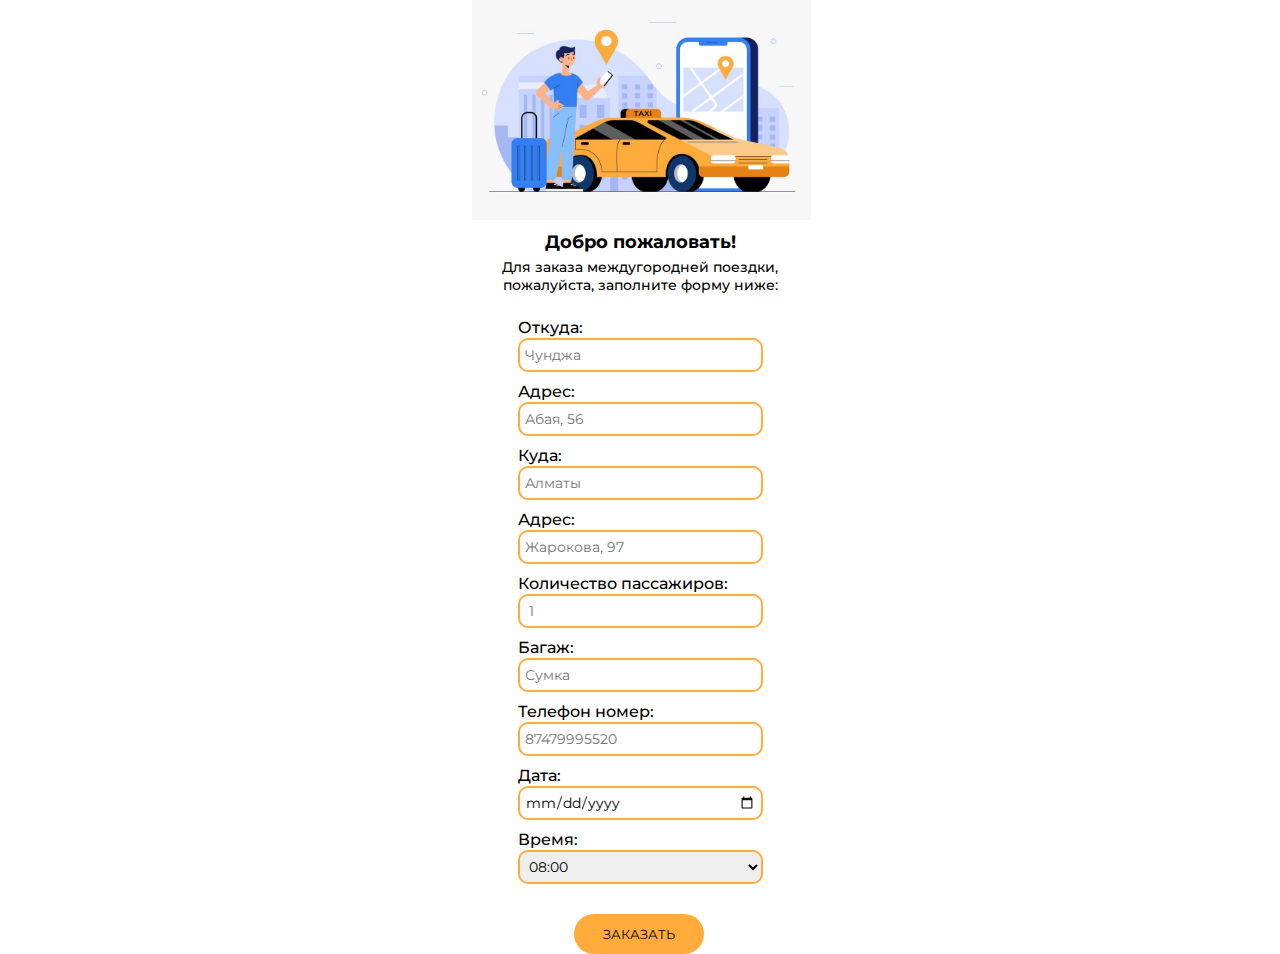
==== index.html @ 9e1947fa "Add files via upload" ====
<!DOCTYPE html>
<html>
<head>
	<meta charset="utf-8">
	<meta name="viewport" content="width=device-width, initial-scale=1">
	<title>taxi</title>
	<link rel="stylesheet" type="text/css" href="./css/styles.css">
</head>
<body>
	<div class="container">
		<header>
			<img class="head-img" src="./img/img.jpg">
			<div class="title">
				<h4 class="hello">Добро пожаловать!</h4>
				<h6 class="text">Для заказа междугородней поездки,<br>пожалуйста, заполните форму ниже:</h6>
			</div>
			<div class="form">
				<form action="" method="get" class="form-example">
  					<div class="form-example">
    					<label for="where-1">Откуда:</label>
    					<input type="text" name="where-1" id="where-1" required placeholder="Чунджа"/>
  					</div>
  					<div class="form-example">
    					<label for="address-1">Адрес:</label>
    					<input type="text" name="address-1" id="address-1" required placeholder="Абая, 56"/>
  					</div>
  					<div class="form-example">
    					<label for="where-2">Куда:</label>
    					<input type="text" name="where-2" id="where-2" required placeholder="Алматы"/>
  					</div>
  					<div class="form-example">
    					<label for="address-2">Адрес:</label>
    					<input type="text" name="address-2" id="address-2" required placeholder="Жарокова, 97"/>
  					</div>
  					<div class="form-example">
    					<label for="passengers">Количество пассажиров:</label>
    					<input type="text" name="passengers" id="passengers" required placeholder=" 1"/>
  					</div>
  					<div class="form-example">
    					<label for="luggage">Багаж:</label>
    					<input type="text" name="luggage" id="luggage" required placeholder="Сумка"/>
  					</div>
  					<div class="form-example">
    					<label for="phone">Телефон номер:</label>
    					<input type="tel" name="phone" id="phone" required placeholder="87479995520"/>
  					</div>
  					<div class="form-example">
    					<label for="Date">Дата:</label>
    					<input type="date" id="date" name="Date" required><br>
  					</div>
  					<div class="form-example">
    					<label for="time">Время:</label>
    					<select id="time" name="time" required>
            			<option value="08:00">08:00</option>
           				<option value="09:00">09:00</option>
            			<option value="10:00">10:00</option>
            			<option value="11:00">11:00</option>
            			<option value="11:00">12:00</option>
            			<option value="11:00">14:00</option>
            			<option value="11:00">15:00</option>
        				</select><br>
  					</div>
  						<div class="form-example">
    					<input class="button" type="submit" value="ЗАКАЗАТЬ" />
  					</div>
				</form>
			</div>
		</header>
	</div>
</body>
</html>
---- css/styles.css ----
@import url('https://fonts.googleapis.com/css2?family=Montserrat:ital,wght@0,100..900;1,100..900&display=swap');

* {
	margin: 0;
	padding: 0;
	box-sizing: border-box;
	text-decoration: none;
	list-style: none;
	font-family: "Montserrat", sans-serif;
}

html, body {
	width:100%; 
	overflow-x:hidden;
}

.container {
	max-width: 375px;
	margin: 0 auto;
	overflow-x: hidden;
}

.head-img {
	width: 339px;
	height: 220px;
	margin-left: 19px;

}

.hello {
	text-align: center;
	font-size: 18px;
	margin-top: 7px;
}

.text {
	text-align: center;
	margin-top: 5px;
	font-weight:  500;
	font-size: 14px;
	margin-bottom: 24px;
}

.fon {
	
}

.head-fon-1 {
	z-index: -1;
	position: absolute;
	margin-left: 275px;
}

.head-fon-2 {
	z-index: -1;
	position: absolute;
	margin-left: 45px;
    margin-top: -10px;
}

.form {
	margin-left: 65px;
}

label {
    display: block; 
    font-size: 16px; 
    margin-bottom: 1px;
    font-weight: 500;
}

input[type="text"],
input[type="tel"],
input[type="date"],
select {
    width: 245px; /* Ширина поля ввода равна ширине родительского контейнера */
    height: 34px; /* Высота поля ввода */
    font-size: 14px; /* Размер шрифта */
    padding: 5px; /* Внутренний отступ для содержимого */
    border: 2px solid #FFAC3C; /* Обводка внутри, цвет желтый */
    box-sizing: border-box; /* Учитываем обводку в общей ширине элемента */
    margin-bottom: 10px; /* Отступ снизу */
    border-radius: 10px;
}

.button {
	width: 130px;
	height: 40px;
	border-radius: 20px;
	background-color: #FFAC3C;
	border: none;
	margin-top: 20px;
	margin-left: 56px;
}

input[type="submit"] {
    font-weight: 600px;
}
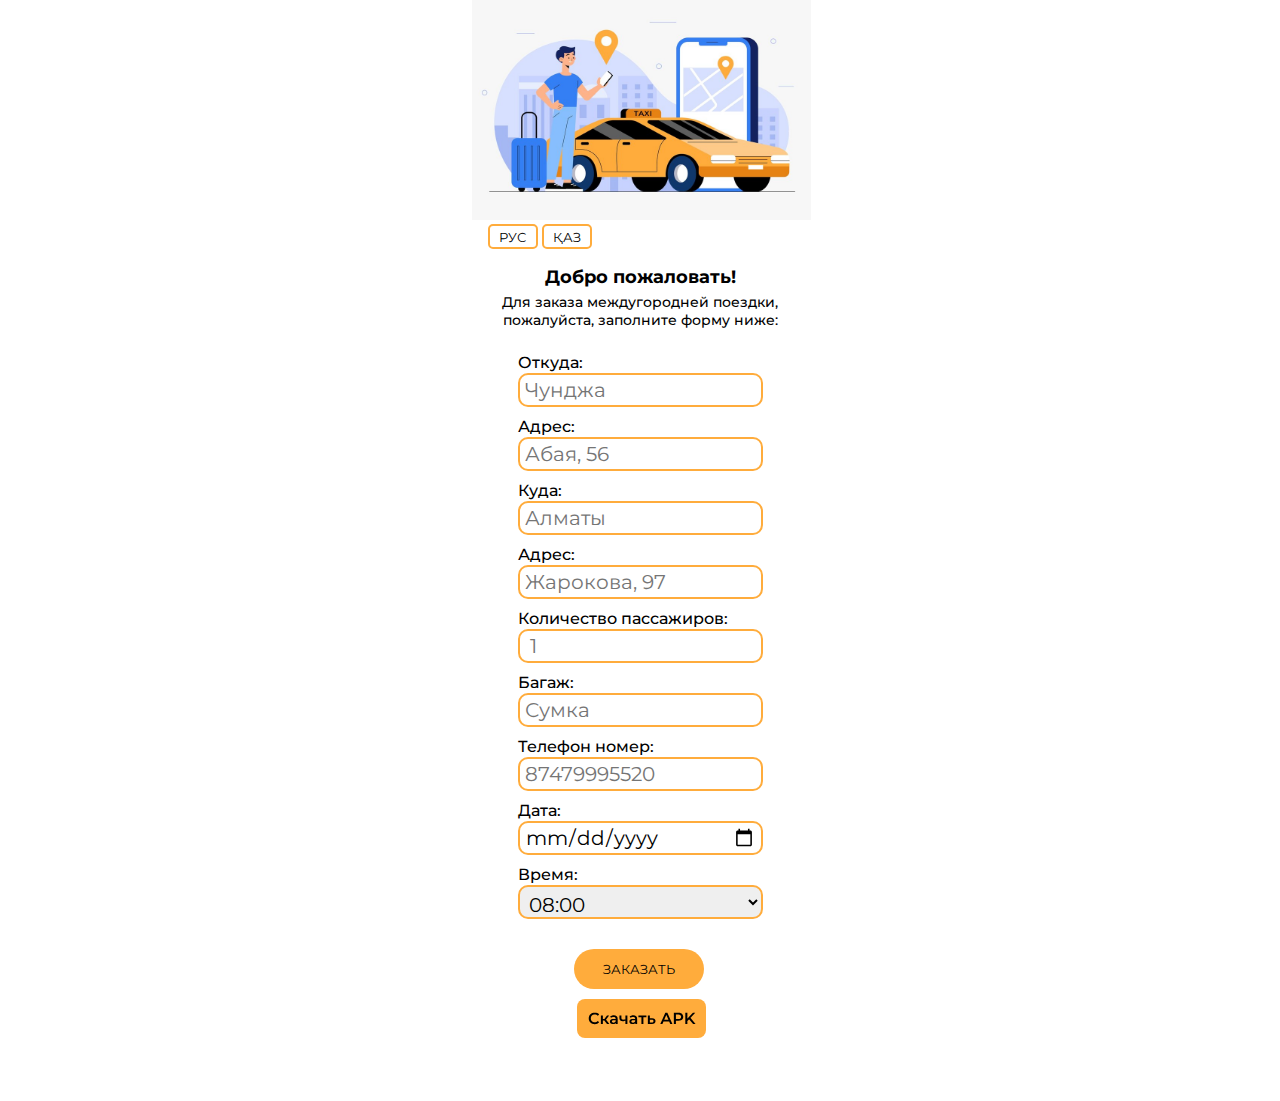
==== commit 0ae7091e: "Add files via upload" ====
--- a/index.html
+++ b/index.html
@@ -1,71 +1,87 @@
 <!DOCTYPE html>
 <html>
+
 <head>
-	<meta charset="utf-8">
-	<meta name="viewport" content="width=device-width, initial-scale=1">
-	<title>taxi</title>
-	<link rel="stylesheet" type="text/css" href="./css/styles.css">
+    <meta charset="utf-8">
+    <meta name="viewport" content="width=device-width, initial-scale=1">
+    <link rel="icon" type="image/png" href="./img/icon.png"/>
+    <title>Межгороднее такси в Алматы: Быстро и Без Ожиданий в Село Чунджа и Горячие Источники</title>
+	<meta name="description" content="Путешествуйте между городами без ожиданий с нашим межгородним такси. Быстро и удобно достигайте пунктов назначения в Алматы, Село Чунджа и к горячим источникам. Закажите сейчас!" />
+    <link rel="stylesheet" type="text/css" href="./css/styles.css">
+    <script type="text/javascript" src="./js/language.js"></script>
 </head>
 <body>
-	<div class="container">
-		<header>
-			<img class="head-img" src="./img/img.jpg">
-			<div class="title">
-				<h4 class="hello">Добро пожаловать!</h4>
-				<h6 class="text">Для заказа междугородней поездки,<br>пожалуйста, заполните форму ниже:</h6>
-			</div>
-			<div class="form">
-				<form action="" method="get" class="form-example">
-  					<div class="form-example">
-    					<label for="where-1">Откуда:</label>
-    					<input type="text" name="where-1" id="where-1" required placeholder="Чунджа"/>
-  					</div>
-  					<div class="form-example">
-    					<label for="address-1">Адрес:</label>
-    					<input type="text" name="address-1" id="address-1" required placeholder="Абая, 56"/>
-  					</div>
-  					<div class="form-example">
-    					<label for="where-2">Куда:</label>
-    					<input type="text" name="where-2" id="where-2" required placeholder="Алматы"/>
-  					</div>
-  					<div class="form-example">
-    					<label for="address-2">Адрес:</label>
-    					<input type="text" name="address-2" id="address-2" required placeholder="Жарокова, 97"/>
-  					</div>
-  					<div class="form-example">
-    					<label for="passengers">Количество пассажиров:</label>
-    					<input type="text" name="passengers" id="passengers" required placeholder=" 1"/>
-  					</div>
-  					<div class="form-example">
-    					<label for="luggage">Багаж:</label>
-    					<input type="text" name="luggage" id="luggage" required placeholder="Сумка"/>
-  					</div>
-  					<div class="form-example">
-    					<label for="phone">Телефон номер:</label>
-    					<input type="tel" name="phone" id="phone" required placeholder="87479995520"/>
-  					</div>
-  					<div class="form-example">
-    					<label for="Date">Дата:</label>
-    					<input type="date" id="date" name="Date" required><br>
-  					</div>
-  					<div class="form-example">
-    					<label for="time">Время:</label>
-    					<select id="time" name="time" required>
-            			<option value="08:00">08:00</option>
-           				<option value="09:00">09:00</option>
-            			<option value="10:00">10:00</option>
-            			<option value="11:00">11:00</option>
-            			<option value="11:00">12:00</option>
-            			<option value="11:00">14:00</option>
-            			<option value="11:00">15:00</option>
-        				</select><br>
-  					</div>
-  						<div class="form-example">
-    					<input class="button" type="submit" value="ЗАКАЗАТЬ" />
-  					</div>
-				</form>
-			</div>
-		</header>
-	</div>
+    <div class="container">
+        <header>
+            <img class="head-img" src="./img/img.jpg">
+            <div class="language">
+                <button class="language-rus" onclick="setLanguage('ru')">РУС</button>
+                <button class="language-kaz" onclick="setLanguage('kz')">ҚАЗ</button>
+            </div>
+            <div class="title">
+                <h4 class="hello" id="hello-text">Добро пожаловать!</h4>
+                <h6 class="text" id="text-text">Для заказа междугородней поездки,<br>пожалуйста, заполните форму ниже:</h6>
+            </div>
+            <div class="form">
+                <form action="server.php" method="POST" class="form-example">
+                    <div class="form-example">
+                        <label for="where-1" id="from-label">Откуда:</label>
+                        <input type="text" name="where-1" id="where-1" required placeholder="Чунджа">
+                    </div>
+                    <div class="form-example">
+                        <label for="address-1" id="address1-label">Адрес:</label>
+                        <input type="text" name="address-1" id="address-1" required placeholder="Абая, 56">
+                    </div>
+                    <div class="form-example">
+                        <label for="where-2" id="to-label">Куда:</label>
+                        <input type="text" name="where-2" id="where-2" required placeholder="Алматы">
+                    </div>
+                    <div class="form-example">
+                        <label for="address-2" id="address2-label">Адрес:</label>
+                        <input type="text" name="address-2" id="address-2" required placeholder="Жарокова, 97">
+                    </div>
+                    <div class="form-example">
+                        <label for="passengers" id="passengers-label">Количество пассажиров:</label>
+                        <input type="text" name="passengers" id="passengers" required placeholder=" 1">
+                    </div>
+                    <div class="form-example">
+                        <label for="luggage" id="luggage-label">Багаж:</label>
+                        <input type="text" name="luggage" id="luggage" placeholder="Сумка">
+                    </div>
+                    <div class="form-example">
+                        <label for="phone" id="phone-label">Телефон номер:</label>
+                        <input type="tel" name="phone" id="phone" required placeholder="87479995520">
+                    </div>
+                    <div class="form-example">
+                        <label for="Date" id="date-label">Дата:</label>
+                        <input type="date" id="date" name="date" required><br>
+                    </div>
+                    <div class="form-example">
+                        <label for="time" id="time-label">Время:</label>
+                        <select id="time" name="time" required>
+                            <option value="08:00">08:00</option>
+                            <option value="09:00">09:00</option>
+                            <option value="10:00">10:00</option>
+                            <option value="11:00">11:00</option>
+                            <option value="11:00">12:00</option>
+                            <option value="11:00">14:00</option>
+                            <option value="11:00">15:00</option>
+                        </select><br>
+                    </div>
+                    <div class="form-example">
+                        <input class="button" type="submit" id="zakaz" value="ЗАКАЗАТЬ" />
+                    </div>
+                </form>
+                <!-- <div class="play_market">
+                    <img class="play" src="./img/play.svg">
+                    <img class="phone" src="./img/phone.svg">
+                </div> -->
+                <div class="dowd">
+                    <a href="#"><img class="img-dowd" src="./img/dowd.svg"></a>
+                </div>
+            </div>
+        </header>
+    </div>
 </body>
+
 </html>--- a/css/styles.css
+++ b/css/styles.css
@@ -17,7 +17,7 @@
 .container {
 	max-width: 375px;
 	margin: 0 auto;
-	overflow-x: hidden;
+	justify-content: center;
 }
 
 .head-img {
@@ -75,7 +75,7 @@
 select {
     width: 245px; /* Ширина поля ввода равна ширине родительского контейнера */
     height: 34px; /* Высота поля ввода */
-    font-size: 14px; /* Размер шрифта */
+    font-size: 20px; /* Размер шрифта */
     padding: 5px; /* Внутренний отступ для содержимого */
     border: 2px solid #FFAC3C; /* Обводка внутри, цвет желтый */
     box-sizing: border-box; /* Учитываем обводку в общей ширине элемента */
@@ -95,4 +95,136 @@
 
 input[type="submit"] {
     font-weight: 600px;
+}
+
+.play_market {
+    display: flex;
+    margin-left: -34px;
+    margin-top: 35px;
+}
+
+.dowd {
+	margin: 59px;
+	margin-top: 10px;
+}
+
+.language-kaz {
+	width: 50px;
+	background-color: #fff;
+	height: 25px;
+	border: 2px solid #FFAC3C;
+	border-radius: 5px;
+}
+
+.language-rus {
+	width: 50px;
+	background-color: #fff;
+	height: 25px;
+	border: 2px solid #FFAC3C;
+	border-radius: 5px;
+	margin-left: 35px;
+	margin-bottom: 10px;
+}
+
+
+
+@media only screen and (max-width: 400px) {
+.head-img {
+    width: 347px;
+    height: 233px;
+    margin-left: 14px;
+}
+
+.hello {
+    text-align: center;
+    font-size: 23px;
+    margin-top: 10px;
+}
+
+.text {
+    text-align: center;
+    margin-top: 3px;
+    font-weight: 500;
+    font-size: 17px;
+    margin-bottom: 24px;
+}
+
+input[type="text"], input[type="tel"], input[type="date"], select {
+    width: 275px;
+    height: 47px;
+    font-size: 19px;
+    padding: 5px;
+    border: 2px solid #FFAC3C;
+    box-sizing: border-box;
+    margin-bottom: 10px;
+    border-radius: 10px;
+}
+
+.form {
+	margin-left: 52px;
+}
+
+label {
+    display: block;
+    font-size: 21px;
+    margin-bottom: 1px;
+    font-weight: 500;
+}
+
+.button {
+    width: 143px;
+    height: 49px;
+    border-radius: 20px;
+    background-color: #FFAC3C;
+    border: none;
+    margin-top: 17px;
+    margin-left: 56px;
+}
+
+.button {
+    font-size: 16px;
+    font-weight: 700;
+    }
+
+.play_market {
+    display: flex;
+    margin-left: -38px;
+    margin-top: 23px;
+}
+
+.play, .phone {
+	width: 197px;
+	height: 50px;
+}
+
+.img-dowd {
+	width: 190px;
+	height: 45px;
+	margin-left: -4px;
+}
+
+.dowd {
+	margin-left: 42px;
+	margin-top: 10px;
+}
+
+.language-kaz {
+	width: 60px;
+	background-color: #fff;
+	height: 30px;
+	border: 2px solid #FFAC3C;
+	border-radius: 5px;
+}
+
+.language-rus {
+	width: 60px;
+	background-color: #fff;
+	height: 30px;
+	border: 2px solid #FFAC3C;
+	border-radius: 5px;
+	margin-left: 35px;
+	margin-bottom: 10px;
+}
+
+
 }